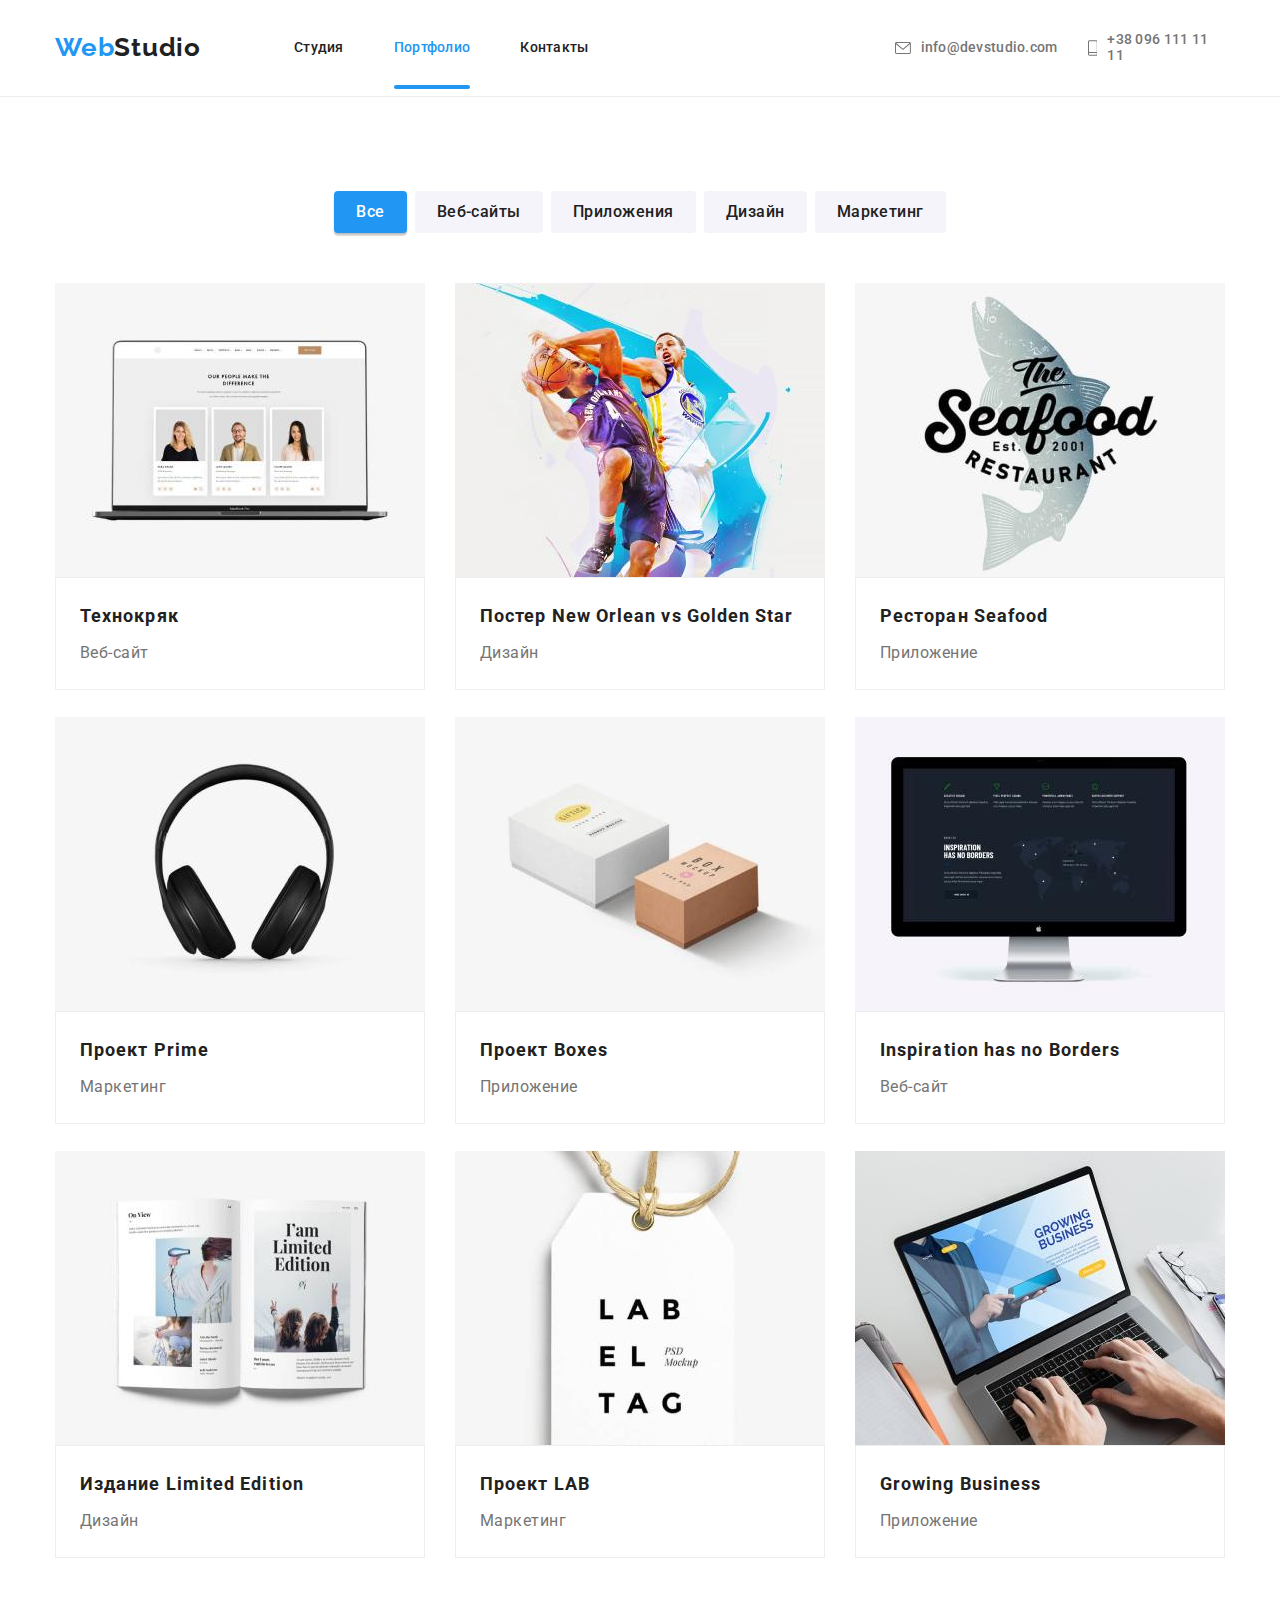
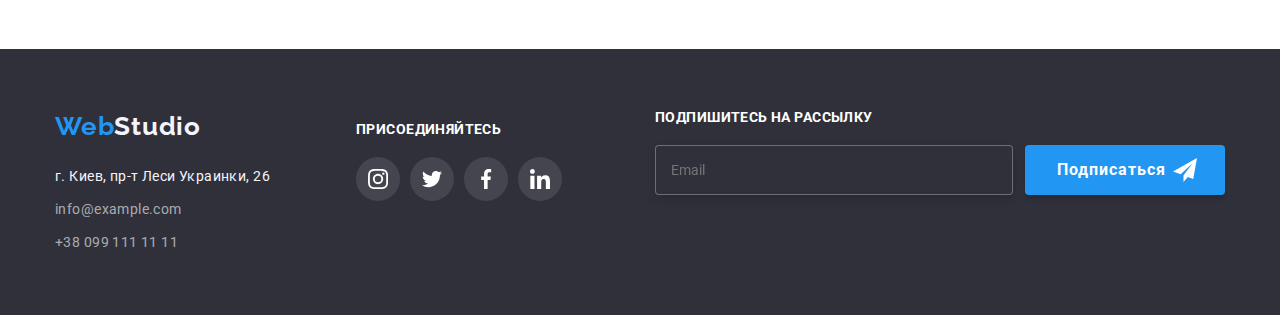
==== portfolio.html @ 12f6b498 "added hw6 files" ====
<!DOCTYPE html>
<html lang="ru">
    <head>
        <meta charset="UTF-8" />
        <meta http-equiv="X-UA-Compatible" content="IE=edge" />
        <meta name="viewport" content="width=device-width, initial-scale=1.0" />
        <title>Портфолио</title>
        <link
            rel="stylesheet"
            href="https://cdnjs.cloudflare.com/ajax/libs/modern-normalize/1.1.0/modern-normalize.min.css"
        />
        <link rel="preconnect" href="https://fonts.googleapis.com" />
        <link rel="preconnect" href="https://fonts.gstatic.com" crossorigin />
        <link
            href="https://fonts.googleapis.com/css2?family=Raleway:wght@700&family=Roboto:wght@300;400;500;700&display=swap"
            rel="stylesheet"
        />
        <link rel="stylesheet" href="./css/reset.css" />
        <link rel="stylesheet" href="./css/styles.css" />
    </head>
    <body>
        <header class="header">
            <div class="header-container">
                <div class="nav-container">
                    <nav class="nav">
                        <p>
                            <a class="logo" href="./index.html"
                                ><span class="logo-span">Web</span>Studio</a
                            >
                        </p>
                        <ul class="nav-list">
                            <li class="nav-list-item">
                                <a class="nav-link" href="./index.html"
                                    >Студия</a
                                >
                            </li>
                            <li class="nav-list-item">
                                <a
                                    class="nav-link current"
                                    href="./portfolio.html"
                                    >Портфолио</a
                                >
                            </li>
                            <li class="nav-list-item">
                                <a class="nav-link" href="">Контакты</a>
                            </li>
                        </ul>
                    </nav>
                </div>
                <ul class="nav-contacts">
                    <li class="nav-contacts-item">
                        <a class="contacts-link" href="mailto:">
                            <svg class="contacts-icon mail">
                                <use href="img/symbols.svg#icon-mail"></use>
                            </svg>
                            info@devstudio.com</a
                        >
                    </li>
                    <li class="nav-contacts-item">
                        <a class="contacts-link" href="tel:">
                            <svg class="contacts-icon phone">
                                <use href="img/symbols.svg#icon-phone"></use>
                            </svg>
                            +38 096 111 11 11</a
                        >
                    </li>
                </ul>
            </div>
        </header>
        <main>
            <div class="main-section-portfolio">
                <section class="portfolio-nav">
                    <h1 class="hidden-title">портфолио</h1>
                    <ul class="portfolio-nav-list">
                        <li class="portfolio-nav-item">
                            <button
                                class="portfolio-nav-button button-active"
                                type="button"
                            >
                                Все
                            </button>
                        </li>
                        <li class="portfolio-nav-item">
                            <button class="portfolio-nav-button" type="button">
                                Веб-сайты
                            </button>
                        </li>
                        <li class="portfolio-nav-item">
                            <button class="portfolio-nav-button" type="button">
                                Приложения
                            </button>
                        </li>
                        <li class="portfolio-nav-item">
                            <button class="portfolio-nav-button" type="button">
                                Дизайн
                            </button>
                        </li>
                        <li class="portfolio-nav-item">
                            <button class="portfolio-nav-button" type="button">
                                Маркетинг
                            </button>
                        </li>
                    </ul>
                </section>
                <section class="porfolio-photos">
                    <h2 class="hidden-title">
                        Список Фотографий разных проектов
                    </h2>
                    <ul class="portfolio-photos-list">
                        <li class="portfolio-block">
                            <a class="portfolio-block-link" href="#">
                                <div class="portfolio-overlay-container">
                                    <img
                                        class="portfolio-photos-item"
                                        src="./img/img1.jpg"
                                        alt="laptop"
                                        width="370"
                                    />
                                    <div class="portfolio-overlay">
                                        <p class="overlay-text">
                                            Технокряк это современная площадка
                                            распространения коронавируса.
                                            Компании используют эту платформу
                                            для цифрового шпионажа и атак на
                                            защищённые сервера конкурентов.
                                        </p>
                                    </div>
                                </div>

                                <div class="block-text-container">
                                    <h3 class="portfolio-block-title">
                                        Технокряк
                                    </h3>
                                    <p class="portfolio-block-text">Веб-сайт</p>
                                </div>
                            </a>
                        </li>
                        <li class="portfolio-block">
                            <a class="portfolio-block-link" href="#">
                                <div class="portfolio-overlay-container">
                                    <img
                                        class="portfolio-photos-item"
                                        src="./img/img(1).jpg"
                                        alt="laptop"
                                        width="370"
                                    />
                                    <div class="portfolio-overlay">
                                        <p class="overlay-text">
                                            Технокряк это современная площадка
                                            распространения коронавируса.
                                            Компании используют эту платформу
                                            для цифрового шпионажа и атак на
                                            защищённые сервера конкурентов.
                                        </p>
                                    </div>
                                </div>

                                <div class="block-text-container">
                                    <h3 class="portfolio-block-title">
                                        Постер New Orlean vs Golden Star
                                    </h3>
                                    <p class="portfolio-block-text">Дизайн</p>
                                </div>
                            </a>
                        </li>
                        <li class="portfolio-block">
                            <a class="portfolio-block-link" href="#">
                                <div class="portfolio-overlay-container">
                                    <img
                                        class="portfolio-photos-item"
                                        src="./img/img(2).jpg"
                                        alt="laptop"
                                        width="370"
                                    />
                                    <div class="portfolio-overlay">
                                        <p class="overlay-text">
                                            Технокряк это современная площадка
                                            распространения коронавируса.
                                            Компании используют эту платформу
                                            для цифрового шпионажа и атак на
                                            защищённые сервера конкурентов.
                                        </p>
                                    </div>
                                </div>

                                <div class="block-text-container">
                                    <h3 class="portfolio-block-title">
                                        Ресторан Seafood
                                    </h3>
                                    <p class="portfolio-block-text">
                                        Приложение
                                    </p>
                                </div>
                            </a>
                        </li>
                        <li class="portfolio-block">
                            <a class="portfolio-block-link" href="#">
                                <div class="portfolio-overlay-container">
                                    <img
                                        class="portfolio-photos-item"
                                        src="./img/img(3).jpg"
                                        alt="laptop"
                                        width="370"
                                    />
                                    <div class="portfolio-overlay">
                                        <p class="overlay-text">
                                            Технокряк это современная площадка
                                            распространения коронавируса.
                                            Компании используют эту платформу
                                            для цифрового шпионажа и атак на
                                            защищённые сервера конкурентов.
                                        </p>
                                    </div>
                                </div>

                                <div class="block-text-container">
                                    <h3 class="portfolio-block-title">
                                        Проект Prime
                                    </h3>
                                    <p class="portfolio-block-text">
                                        Маркетинг
                                    </p>
                                </div>
                            </a>
                        </li>
                        <li class="portfolio-block">
                            <a class="portfolio-block-link" href="#">
                                <div class="portfolio-overlay-container">
                                    <img
                                        class="portfolio-photos-item"
                                        src="./img/img(4).jpg"
                                        alt="laptop"
                                        width="370"
                                    />
                                    <div class="portfolio-overlay">
                                        <p class="overlay-text">
                                            Технокряк это современная площадка
                                            распространения коронавируса.
                                            Компании используют эту платформу
                                            для цифрового шпионажа и атак на
                                            защищённые сервера конкурентов.
                                        </p>
                                    </div>
                                </div>

                                <div class="block-text-container">
                                    <h3 class="portfolio-block-title">
                                        Проект Boxes
                                    </h3>
                                    <p class="portfolio-block-text">
                                        Приложение
                                    </p>
                                </div>
                            </a>
                        </li>
                        <li class="portfolio-block">
                            <a class="portfolio-block-link" href="#">
                                <div class="portfolio-overlay-container">
                                    <img
                                        class="portfolio-photos-item"
                                        src="./img/img(5).jpg"
                                        alt="laptop"
                                        width="370"
                                    />
                                    <div class="portfolio-overlay">
                                        <p class="overlay-text">
                                            Технокряк это современная площадка
                                            распространения коронавируса.
                                            Компании используют эту платформу
                                            для цифрового шпионажа и атак на
                                            защищённые сервера конкурентов.
                                        </p>
                                    </div>
                                </div>

                                <div class="block-text-container">
                                    <h3 class="portfolio-block-title">
                                        Inspiration has no Borders
                                    </h3>
                                    <p class="portfolio-block-text">Веб-сайт</p>
                                </div>
                            </a>
                        </li>
                        <li class="portfolio-block">
                            <a class="portfolio-block-link" href="#">
                                <div class="portfolio-overlay-container">
                                    <img
                                        class="portfolio-photos-item"
                                        src="./img/img(6).jpg"
                                        alt="laptop"
                                        width="370"
                                    />
                                    <div class="portfolio-overlay">
                                        <p class="overlay-text">
                                            Технокряк это современная площадка
                                            распространения коронавируса.
                                            Компании используют эту платформу
                                            для цифрового шпионажа и атак на
                                            защищённые сервера конкурентов.
                                        </p>
                                    </div>
                                </div>

                                <div class="block-text-container">
                                    <h3 class="portfolio-block-title">
                                        Издание Limited Edition
                                    </h3>
                                    <p class="portfolio-block-text">Дизайн</p>
                                </div>
                            </a>
                        </li>
                        <li class="portfolio-block">
                            <a class="portfolio-block-link" href="#">
                                <div class="portfolio-overlay-container">
                                    <img
                                        class="portfolio-photos-item"
                                        src="./img/img(7).jpg"
                                        alt="laptop"
                                        width="370"
                                    />
                                    <div class="portfolio-overlay">
                                        <p class="overlay-text">
                                            Технокряк это современная площадка
                                            распространения коронавируса.
                                            Компании используют эту платформу
                                            для цифрового шпионажа и атак на
                                            защищённые сервера конкурентов.
                                        </p>
                                    </div>
                                </div>

                                <div class="block-text-container">
                                    <h3 class="portfolio-block-title">
                                        Проект LAB
                                    </h3>
                                    <p class="portfolio-block-text">
                                        Маркетинг
                                    </p>
                                </div>
                            </a>
                        </li>
                        <li class="portfolio-block">
                            <a class="portfolio-block-link" href="#">
                                <div class="portfolio-overlay-container">
                                    <img
                                        class="portfolio-photos-item"
                                        src="./img/img(8).jpg"
                                        alt="laptop"
                                        width="370"
                                    />
                                    <div class="portfolio-overlay">
                                        <p class="overlay-text">
                                            Технокряк это современная площадка
                                            распространения коронавируса.
                                            Компании используют эту платформу
                                            для цифрового шпионажа и атак на
                                            защищённые сервера конкурентов.
                                        </p>
                                    </div>
                                </div>

                                <div class="block-text-container">
                                    <h3 class="portfolio-block-title">
                                        Growing Business
                                    </h3>
                                    <p class="portfolio-block-text">
                                        Приложение
                                    </p>
                                </div>
                            </a>
                        </li>
                    </ul>
                </section>
            </div>
        </main>
        <footer class="footer">
            <div class="footer-container">
                <div class="footer-nav">
                    <p>
                        <a class="logo2" href="./index.html"
                            ><span class="logo-span">Web</span>Studio</a
                        >
                    </p>
                    <address class="address">
                        <a
                            href="https://www.google.com/maps/place/%D0%B1%D1%83%D0%BB.+%D0%9B%D0%B5%D1%81%D0%B8+%D0%A3%D0%BA%D1%80%D0%B0%D0%B8%D0%BD%D0%BA%D0%B8,+26,+%D0%9A%D0%B8%D0%B5%D0%B2,+02000/data=!4m2!3m1!1s0x40d4cf0e033ecbe9:0x57a4dffefec77da0?sa=X&ved=2ahUKEwil97-Wgf3zAhXro4sKHR42CIIQ8gF6BAgMEAE"
                        >
                            г. Киев, пр-т Леси Украинки, 26</a
                        >
                    </address>
                    <ul class="footer-contacts">
                        <li class="footer-contacts-link">
                            <a href="mailto:">info@example.com</a>
                        </li>
                        <li class="footer-contacts-link">
                            <a href="tel:">+38 099 111 11 11</a>
                        </li>
                    </ul>
                </div>
                <div class="footer-socials">
                    <h3 class="footer-socials-title">присоединяйтесь</h3>
                    <ul class="team-socials-link-list footer-social-list">
                        <li class="team-social-link-block">
                            <a
                                class="team-social-link footer-social-link"
                                href="#"
                            >
                                <svg class="team-social-icon">
                                    <use
                                        href="img/symbols.svg#icon-instagram"
                                    ></use>
                                </svg>
                            </a>
                        </li>
                        <li class="team-social-link-block">
                            <a
                                class="team-social-link footer-social-link"
                                href="#"
                            >
                                <svg class="team-social-icon">
                                    <use
                                        href="img/symbols.svg#icon-twitter"
                                    ></use>
                                </svg>
                            </a>
                        </li>
                        <li class="team-social-link-block">
                            <a
                                class="team-social-link footer-social-link"
                                href="#"
                            >
                                <svg class="team-social-icon">
                                    <use
                                        href="img/symbols.svg#icon-facebook"
                                    ></use>
                                </svg>
                            </a>
                        </li>
                        <li class="team-social-link-block">
                            <a
                                class="team-social-link footer-social-link"
                                href="#"
                            >
                                <svg class="team-social-icon">
                                    <use
                                        href="img/symbols.svg#icon-linkedin"
                                    ></use>
                                </svg>
                            </a>
                        </li>
                    </ul>
                </div>
                <div class="footer-form-container">
                    <form class="footer-form" autocomplete="off">
                        <label class="footer-form-field">
                            <span class="footer-form-label"
                                >Подпишитесь на рассылку</span
                            >
                            <input
                                type="mail"
                                class="footer-form-input"
                                name="mail"
                                placeholder="Email"
                            />
                        </label>
                        <button class="button footer-button">
                            <svg
                                class="footer-form-icon"
                                width="24"
                                height="24"
                            >
                                <use href="img/symbols.svg#sent-icon"></use>
                            </svg>
                            Подписаться
                        </button>
                    </form>
                </div>
            </div>
        </footer>
        <script src="./js/modal.js"></script>
    </body>
</html>
---- css/styles.css ----
:root {
    --main-text-color: #212121;
    --minor-text-color: #2196f3;
    --second-text-color: #757575;
    --nav-bg_text-color: #ffffff;
    --section-bg-middle-color: #f5f4fa;
    --section-bg-dark-color: #2f303a;
    --minor-bg-color: #f5f4fa;
    --icon-color: #afb1b8;
    --animation: 250ms cubic-bezier(0.4, 0, 0.2, 1);
}
body {
    font-family: 'Roboto', sans-serif;
    font-size: 14px;
    font-style: normal;
    color: var(--main-color);
}
.hidden-title {
    width: 1px;
    height: 1px;
    overflow: hidden;
    opacity: 0;
    margin-top: -1px;
}
/*
    HEADER 
 */
.header {
    background-color: var(--nav-bg_text-color);
    border-bottom: 1px solid #ececec;
}
.header-container {
    margin: auto;
    padding: auto;
    width: 1200px;
    padding: 0 15px 0 15px;
    display: flex;
    align-items: center;
}
.nav {
    background-color: var(--nav-bg_text-color);
}
.logo {
    font-weight: bold;
    font-size: 26px;
    line-height: 1.38;
    color: var(--main-text-color);
    font-family: Raleway;
    letter-spacing: 0.03em;
    cursor: pointer;
}
.logo2 {
    font-weight: bold;
    font-size: 26px;
    line-height: 1.38;
    color: var(--section-bg-middle-color);
    font-family: Raleway;
    letter-spacing: 0.03em;
    cursor: pointer;
}
.logo-span {
    color: var(--minor-text-color);
}
.nav {
    display: flex;
    align-items: center;
}
.nav-list {
    display: flex;
    align-items: center;
    margin-left: 93px;
}
.nav-list .nav-list-item {
    position: relative;
    font-weight: 500;
    font-size: 14px;
    line-height: 1.14;
    letter-spacing: 0.02em;
    color: var(--main-text-color);
    margin-left: 50px;
    padding: 0;
}
.nav-list .nav-list-item:first-child {
    margin-left: 0;
}
.nav-link {
    display: inline-block;
    padding: 32.5px 0 32.5px 0;

    transition: color var(--animation);
}
.nav-link:hover,
.nav-link:focus,
.nav-link:active {
    color: var(--minor-text-color);
}
.nav-link.current::after {
    position: absolute;
    bottom: 0;
    left: 0;
    content: '';
    width: 100%;
    height: 4px;
    margin-bottom: -1px;
    border-radius: 2px;
    background-color: var(--minor-text-color);
}
.nav-contacts {
    display: flex;
    justify-content: end;
    margin-left: 306px;
}
.nav-contacts .nav-contacts-item {
    font-weight: 500;
    font-size: 14px;
    line-height: 1.14;
    letter-spacing: 0.02em;
    color: var(--second-text-color);
    padding: 0;
    margin-left: 30px;
    display: flex;
    align-items: center;
}
.nav-contacts .nav-contacts-item:first-child {
    margin-left: 0;
}
.contacts-link {
    padding: 0;
    display: flex;
    align-items: center;
    padding: 32px 0 32px 0;

    transition: color var(--animation);
}
.contacts-link:hover,
.contacts-link:focus {
    color: var(--minor-text-color);
}
.contacts-icon {
    width: 16px;
    height: 12px;
    margin-right: 10px;
    fill: currentColor;
}
.mail {
    width: 16px;
    height: 12px;
}
.phone {
    width: 10px;
    height: 16px;
}

.current {
    color: var(--minor-text-color);
}

/*
    MAIN
 */

/*
    Hero
*/
.hero-section {
    max-width: 1600px;
    background-color: var(--section-bg-dark-color);
    background-image: linear-gradient(
            to right,
            rgba(47, 48, 58, 0.4),
            rgba(47, 48, 58, 0.4)
        ),
        url(../img/bg.jpg);
    background-repeat: no-repeat;
    background-size: cover;
    background-position: center center;
}
.hero-container {
    margin: auto;
    padding: auto;
    width: 1200px;
    padding: 200px;
    text-align: center;
}
.hero-title {
    font-weight: 900;
    font-size: 44px;
    line-height: 1.37;
    letter-spacing: 0.06em;
    text-transform: uppercase;
    color: var(--nav-bg_text-color);
    max-width: 650px;
    text-align: center;
    margin: 0 auto;
    margin-bottom: 30px;
}
.button {
    background-color: var(--minor-text-color);
    color: var(--nav-bg_text-color);
    font-weight: bold;
    font-size: 16px;
    line-height: 1.9;
    letter-spacing: 0.06em;
    padding: 10px 32px;
    box-shadow: 0px 4px 4px rgba(0, 0, 0, 0.15);
    border-radius: 4px;
    cursor: pointer;
    display: inline-block;

    transition: background-color var(--animation);
}
.button:hover,
.button:focus {
    background-color: #188ce8;
}
/*
    MODAL WINDOW
*/
.backdrop {
    position: fixed;
    top: 0;
    left: 0;
    z-index: 999;

    width: 100%;
    height: 100%;

    background-color: rgba(0, 0, 0, 0.2);
}
.backdrop.is-hidden {
    opacity: 0;
    pointer-events: none;
}
.modal {
    position: absolute;
    position: relative;
    top: 50%;
    left: 50%;
    transform: translate(-50%, -50%);

    width: 528px;
    height: 581px;
    box-shadow: 0px 1px 3px rgba(0, 0, 0, 0.12), 0px 1px 1px rgba(0, 0, 0, 0.14),
        0px 2px 1px rgba(0, 0, 0, 0.2);
    border-radius: 4px;

    background-color: var(--nav-bg_text-color);
}
.modal-content {
    padding: 40px;
    display: flex;
    flex-direction: column;
}
.form {
    display: flex;
    flex-direction: column;
}
.form-field {
    display: inline-flex;
    position: relative;

    margin-top: 28px;
}
.form-input {
    border: 1px solid rgba(33, 33, 33, 0.2);
    box-sizing: border-box;
    border-radius: 4px;
    width: 100%;
    height: 40px;

    padding-left: 42px;

    transition: border-color var(--animation);
}
.form-label {
    position: absolute;
    left: 15px;
    top: 50%;
    transform: translateY(-50%);

    font-size: 12px;
    line-height: 1.16;
    color: var(--second-text-color);
    letter-spacing: 0.01em;
    cursor: text;

    padding: 0 27px 0 27px;

    transition: transform var(--animation);
}
.form-input:focus {
    border-color: var(--minor-text-color);
}
.form-input:focus + .form-label,
.form-input:not(:placeholder-shown) + .form-label {
    transform: translate(-42px, -35px);
    cursor: default;
}
.form-input:focus ~ .form-icon {
    fill: var(--minor-text-color);
}
.form-icon {
    position: absolute;
    left: 15px;
    top: 50%;
    transform: translateY(-50%);

    fill: currentColor;

    transition: fill var(--animation);
}
.comment-text {
    display: flex;
    flex-direction: column;

    width: 100%;
    height: 120px;
    resize: none;
    padding: 12px 16px 12px 16px;

    border: 1px solid rgba(33, 33, 33, 0.2);
    box-sizing: border-box;
    border-radius: 4px;
    outline: none;
}
.comment-label {
    display: inline-flex;
    float: left;

    font-size: 12px;
    line-height: 1.16;
    color: var(--second-text-color);
    letter-spacing: 0.01em;

    margin-top: 10px;
    margin-bottom: 4px;
}
.comment-text:focus {
    border: 1px solid var(--minor-text-color);
}
.close-button-conatainer {
    display: flex;
    justify-content: end;
}
.checkbox-field {
    display: flex;
    align-items: center;
    margin-top: 20px;
    margin-left: 12px;
}
.checkbox {
    -webkit-appearance: none;
}
.checkbox-text {
    font-size: 14px;
    line-height: 1.71;
    letter-spacing: 0.03em;
    color: var(--second-text-color);
    margin-left: 8px;
    margin-bottom: -1px;
}
.checkbox-icon {
    width: 15px;
    height: 15px;
}
.checkbox:checked + .checkbox-icon {
    fill: var(--minor-text-color);
    background-image: url('../img/icon-check.svg');
    background-size: contain;
    background-origin: border-box;
    background-repeat: no-repeat;
    border: var(--minor-text-color);
}
.contract {
    color: var(--minor-text-color);
    text-decoration: underline;
    cursor: pointer;
}
.form-button {
    width: 200px;
    align-items: center;
    margin: auto;
    margin-top: 30px;
}
.modal-button {
    position: absolute;
    display: inline-flex;
    justify-content: center;
    align-items: center;

    width: 30px;
    height: 30px;
    border-radius: 50%;
    top: 8px;
    right: 8px;

    cursor: pointer;
    background: #ffffff;
    border: 1px solid rgba(0, 0, 0, 0.1);
    transition: fill var(--animation);
}
.modal-button:focus,
.modal-button:hover {
    fill: var(--minor-text-color);
}
.modal-button-close {
    height: 11px;
    width: 11px;
}
.modal-title {
    font-weight: bold;
    font-size: 20px;
    line-height: 23px;
    text-align: center;
    letter-spacing: 0.03em;
}
/*
    Advantages
*/
.advantages-section {
    background-color: var(--nav-bg_text-color);
}
.content-container {
    margin: auto;
    padding: auto;
    width: 1200px;
    padding: 94px 15px 94px 15px;
}
.without-pb {
    padding-bottom: 0;
}
.advantages-list {
    display: flex;
}
.advantages-list-block:not(:first-child) {
    margin-left: 30px;
}
.advantages-list-block-icon {
    width: 270px;
    height: 120px;
    background-color: var(--minor-bg-color);
    display: flex;
    align-items: center;
    justify-content: center;
    margin-bottom: 30px;
}
.advantages-icon.antenna {
    width: 65px;
    height: 70px;
}
.advantages-icon.clock {
    width: 67px;
    height: 70px;
}
.advantages-icon.diagram {
    width: 90px;
    height: 70px;
}
.advantages-icon.astronaut {
    width: 70px;
    height: 70px;
}
.advantages-list .advantages-list-title {
    font-weight: bold;
    font-size: 14px;
    line-height: 1.14;
    letter-spacing: 0.03em;
    text-transform: uppercase;
    color: var(--main-text-color);
}
.advantages-list .advantages-list-text {
    font-size: 14px;
    line-height: 1.71;
    letter-spacing: 0.03em;
    color: var(--second-text-color);
    margin-top: 10px;
    width: 270px;
}
/*
    About us
*/
.about-us-section {
    background-color: var(--nav-bg_text-color);
}
.about-us-title {
    font-weight: bold;
    font-size: 36px;
    line-height: 1.16;
    letter-spacing: 0.03em;
    color: var(--main-text-color);
    text-align: center;
    margin-bottom: 50px;
}
.about-us-list {
    display: flex;
}
.about-us-item {
    position: relative;
    z-index: 1;
}
.about-us-subtext-container {
    display: flex;
    justify-content: center;
    align-items: center;
    position: absolute;
    width: 100%;
    height: 70px;
    bottom: 0;
    background-color: rgba(47, 48, 58, 0.8);
}
.about-us-subtext-container > p {
    font-weight: bold;
    font-size: 14px;
    line-height: 1.14;
    text-align: center;
    letter-spacing: 0.03em;
    text-transform: uppercase;
    color: var(--nav-bg_text-color);
}
.about-us-item:not(:first-child) {
    margin-left: 30px;
}
/*
    Our team
*/
.our-team-section {
    background-color: var(--section-bg-middle-color);
}

.our-team-title {
    font-weight: bold;
    font-size: 36px;
    line-height: 1.16;
    letter-spacing: 0.03em;
    color: var(--main-text-color);
    text-align: center;
    margin-bottom: 50px;
}
.team-block {
    width: 270px;
    height: 428px;
    box-shadow: 0px 1px 3px rgba(0, 0, 0, 0.12), 0px 1px 1px rgba(0, 0, 0, 0.14),
        0px 2px 1px rgba(0, 0, 0, 0.2);
    border-radius: 0px 0px 4px 4px;
    background-color: var(--nav-bg_text-color);
    margin-left: 30px;
}
.team-block:first-child {
    margin-left: 0;
}
.team-list {
    display: flex;
}
.our-team-section .team-title {
    font-weight: 500;
    font-size: 16px;
    line-height: 1.18;
    letter-spacing: 0.03em;
    color: var(--main-text-color);
    text-align: center;
    margin-top: 30px;
}

.our-team-section .team-text {
    font-size: 16px;
    line-height: 1.19;
    letter-spacing: 0.03em;
    color: var(--second-text-color);
    text-align: center;
    margin-top: 10px;
}
.team-socials-link-list {
    display: flex;
    padding: 16px 32px 30px 32px;
    align-items: center;
    justify-content: center;
}
.team-social-link-block {
    margin-left: 10px;
}
.team-social-link-block:first-child {
    margin-left: 0px;
}
.team-social-link {
    display: inline-block;
    height: 44px;
    width: 44px;
    background-color: var(--nav-bg_text-color);
    color: var(--icon-color);
    border-radius: 50%;
    display: flex;
    align-items: center;
    justify-content: center;

    transition: background-color var(--animation), color var(--animation);
}
.team-social-link:hover,
.team-social-link:focus {
    background-color: var(--minor-text-color);
    color: var(--nav-bg_text-color);
}
.team-social-icon {
    height: 20px;
    width: 20px;
    fill: currentColor;
}
/*
     CLIENTS SECTION
*/
.clients-title {
    font-weight: bold;
    font-size: 36px;
    line-height: 1.16;
    letter-spacing: 0.03em;
    color: var(--main-text-color);
    text-align: center;
    margin-bottom: 50px;
}
.clients-list {
    display: flex;
}
.clients-item {
    width: 170px;
    height: 92px;
    margin-left: 30px;
}
.clients-item:first-child {
    margin-left: 0;
}
.clients-item-link {
    width: 170px;
    height: 92px;
    display: flex;
    justify-content: center;
    align-items: center;
    border: 1px solid #afb1b8;
    box-sizing: border-box;
    border-radius: 4px;
    color: var(--icon-color);

    transition: color var(--animation), border var(--animation);
}
.clients-item-link:hover,
.clients-item-link:hover {
    color: var(--minor-text-color);
    border: 1px solid var(--minor-text-color);
}
.clients-item-icon {
    width: 106px;
    height: 60px;
    fill: currentColor;
}
/* 
    FOOTER
*/

.footer {
    background-color: var(--section-bg-dark-color);
    display: flex;
}
.footer-container {
    margin: auto;
    padding: auto;
    width: 1200px;
    padding: 60px 15px 60px 15px;
    display: flex;
}
.footer-nav {
    width: 231px;
}
.address {
    display: inline-block;
    font-size: 14px;
    line-height: 1.7;
    letter-spacing: 0.03em;
    font-style: normal;
    padding: 0;
    margin: 0;
    margin-top: 20px;
    color: var(--section-bg-middle-color);

    transition: color var(--animation);
}
.footer-contacts {
    display: flex;
    flex-direction: column;
    width: 231px;
}
.footer-contacts .footer-contacts-link {
    font-size: 14px;
    line-height: 1.7;
    letter-spacing: 0.03em;
    color: rgba(255, 255, 255, 0.6);
    margin-top: 9px;

    transition: color var(--animation);
}
.footer-contacts .footer-contacts-link:hover,
.footer-contacts .footer-contacts-link:focus {
    color: var(--minor-text-color);
}
.address:hover,
.address:focus {
    color: var(--minor-text-color);
}
.footer-socials {
    margin-left: 70px;
    margin-top: 12px;
}
.footer-socials-title {
    font-weight: bold;
    font-size: 14px;
    line-height: 16px;
    letter-spacing: 0.03em;
    text-transform: uppercase;
    color: var(--nav-bg_text-color);
}
.footer-social-list {
    padding: 0;
    margin-top: 20px;
}
.footer-social-link {
    background-color: rgba(255, 255, 255, 0.1);
    color: var(--nav-bg_text-color);
}
.footer-form-container {
    margin-left: 93px;
}
.footer-form {
    display: flex;
}
.footer-form-field {
    width: 358px;
}
.footer-form-input {
    width: 358px;
    height: 50px;

    background-color: var(--section-bg-dark-color);
    border: 1px solid rgba(255, 255, 255, 0.3);
    box-sizing: border-box;
    filter: drop-shadow(0px 4px 4px rgba(0, 0, 0, 0.15));
    border-radius: 4px;

    padding: 15px;
    color: var(--nav-bg_text-color);
}
.footer-form-label {
    display: inline-flex;
    font-weight: bold;
    font-size: 14px;
    line-height: 16px;
    letter-spacing: 0.03em;
    text-transform: uppercase;
    color: var(--nav-bg_text-color);

    margin-bottom: 20px;
}
.footer-form-icon {
    position: absolute;
    top: 50%;
    right: 28px;
    transform: translateY(-50%);
}
.footer-button {
    display: flex;
    position: relative;
    width: 200px;
    height: 50px;
    align-self: flex-end;

    margin-left: 12px;

    font-weight: bold;
    font-size: 16px;
    line-height: 30px;
    /* identical to box height, or 187% */

    display: flex;
    align-items: center;
    text-align: center;
    letter-spacing: 0.06em;
}
/*

    PORTFOLIO PAGE

*/
.main-section-portfolio {
    margin: auto;
    padding: auto;
    width: 1200px;
    padding: 94px 15px 94px 15px;
}
.portfolio-nav-list {
    display: flex;
    justify-content: center;
    margin-bottom: 50px;
}
.portfolio-nav-item:not(:first-child) {
    margin-left: 8px;
}
.portfolio-nav-button {
    font-weight: 500;
    font-size: 16px;
    line-height: 1.4;
    text-align: center;
    letter-spacing: 0.03em;
    padding: 10px 22px;
    border-radius: 4px;
    background-color: var(--section-bg-middle-color);
    color: var(--main-text-color);
    margin: 0;
    cursor: pointer;
    transition: background-color var(--animation), color var(--animation),
        box-shadow var(--animation);
}
.portfolio-nav-button:hover,
.portfolio-nav-button:focus {
    background-color: var(--minor-text-color);
    color: var(--nav-bg_text-color);
    box-shadow: 0px 3px 1px rgba(0, 0, 0, 0.1), 0px 1px 2px rgba(0, 0, 0, 0.08),
        0px 2px 2px rgba(0, 0, 0, 0.12);
}
.button-active {
    background-color: var(--minor-text-color);
    color: var(--nav-bg_text-color);
    box-shadow: 0px 3px 1px rgba(0, 0, 0, 0.1), 0px 1px 2px rgba(0, 0, 0, 0.08),
        0px 2px 2px rgba(0, 0, 0, 0.12);
}
.portfolio-photos-list {
    display: flex;
    flex-wrap: wrap;
}
.portfolio-block {
    width: 370px;
    height: 404px;
    background: var(--nav-bg_text-color);
    margin: 0;
    margin-left: 30px;
    margin-top: 30px;
}
.portfolio-block:nth-child(3n - 2) {
    margin-left: 0px;
}
.portfolio-block:nth-child(-n + 3) {
    margin-top: 0px;
}
.portfolio-block-link {
    display: inline-block;
    width: 370px;
    height: 404px;
    transition: box-shadow var(--animation);
}
.portfolio-block-link:hover,
.portfolio-block-link:focus {
    border: 1px solid #eeeeee;
    box-shadow: 0px 1px 1px rgba(0, 0, 0, 0.12), 0px 4px 4px rgba(0, 0, 0, 0.06),
        1px 4px 6px rgba(0, 0, 0, 0.16);
}
.block-text-container {
    padding: 20px 24px 20px 24px;
    border: 1px solid #eeeeee;
}
.portfolio-block-link:hover .block-text-container {
    border: none;
}
.portfolio-block-title {
    font-weight: bold;
    font-size: 18px;
    line-height: 2;
    letter-spacing: 0.06em;
    color: var(--main-text-color);
}
.portfolio-block-text {
    font-size: 16px;
    line-height: 1.9;
    letter-spacing: 0.03em;
    color: var(--second-text-color);
    margin-top: 4px;
}
.main-section-portfolio {
    background-color: var(--nav-bg_text-color);
}
.portfolio-overlay-container {
    position: relative;
    overflow: hidden;
}
.portfolio-overlay {
    position: absolute;
    height: 100%;
    width: 100%;
    top: 0;
    transform: translateY(100%);

    background-color: rgba(33, 150, 243, 0.9);

    transition: transform var(--animation);
}
.portfolio-block-link:hover .portfolio-overlay {
    transform: translateY(0);
}
.overlay-text {
    font-size: 18px;
    line-height: 1.55;
    letter-spacing: 0.03em;
    color: var(--nav-bg_text-color);
    padding: 63px 24px 63px 24px;
}
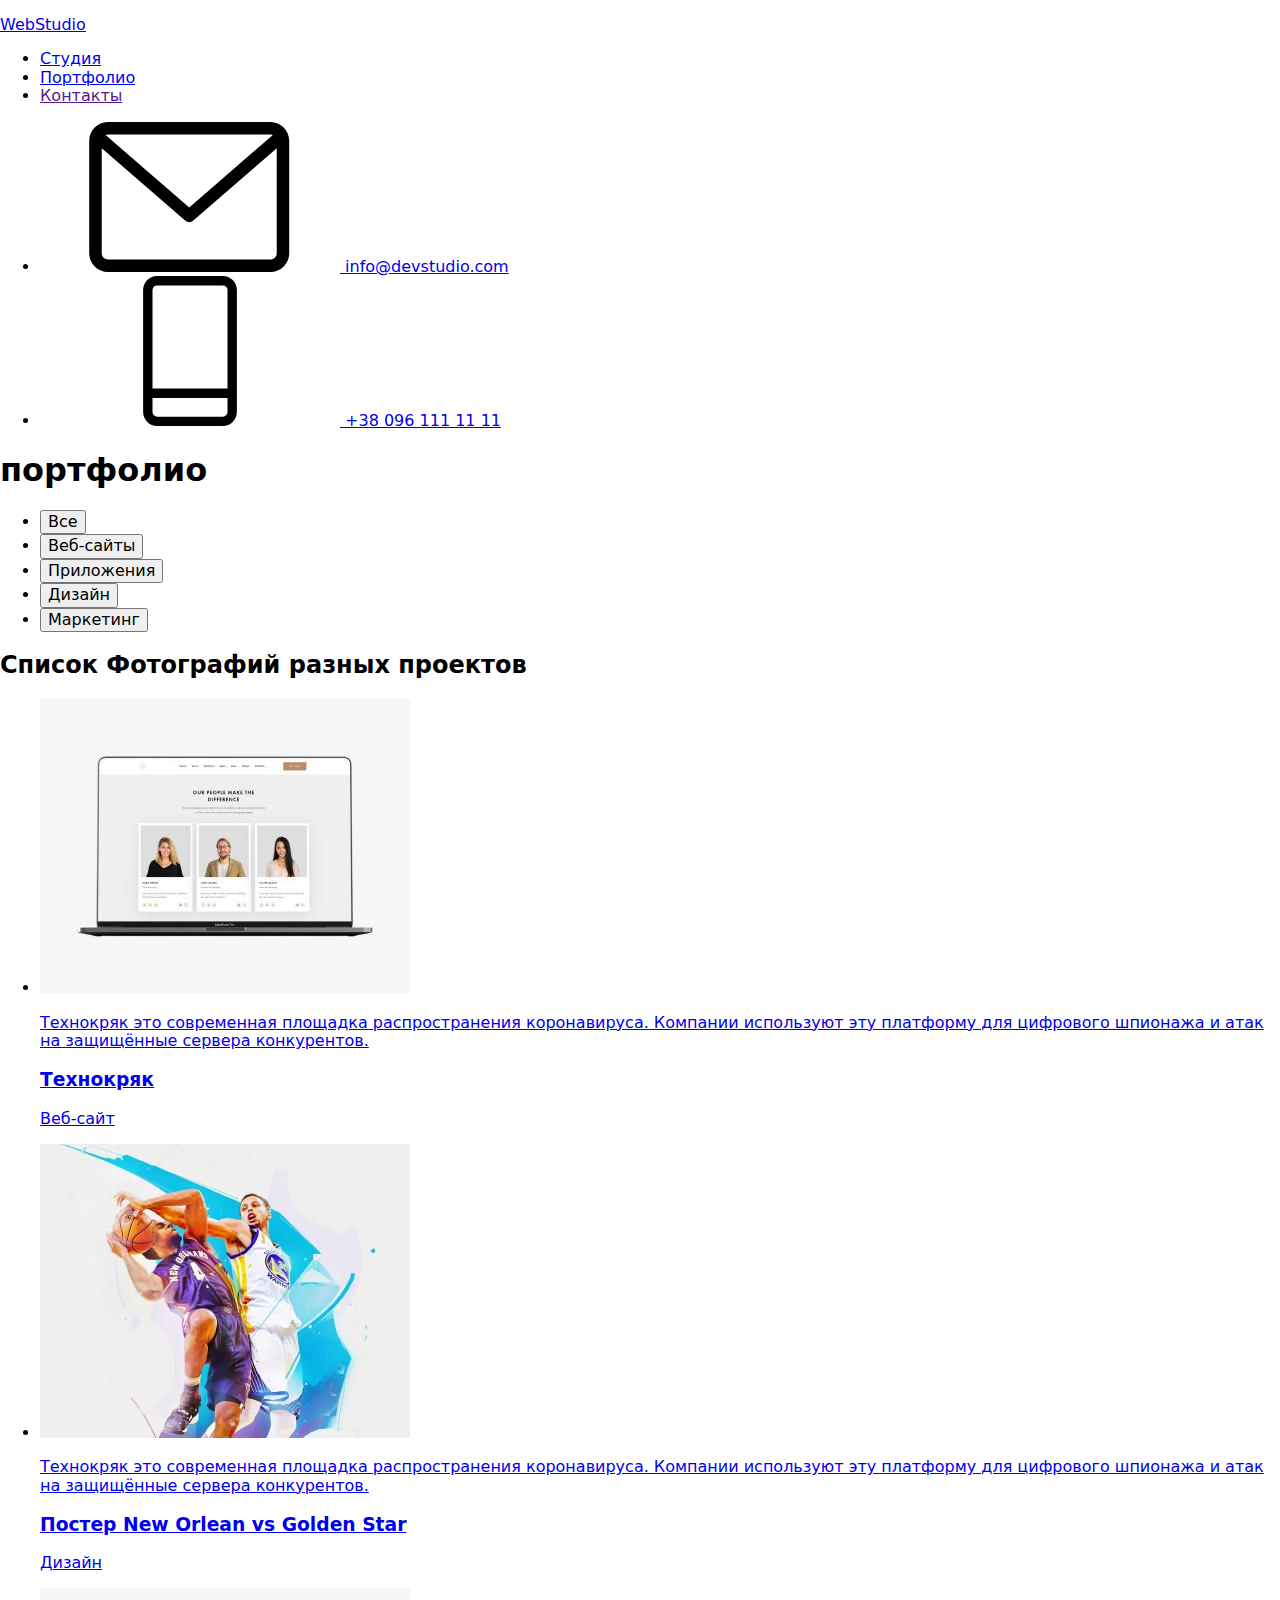
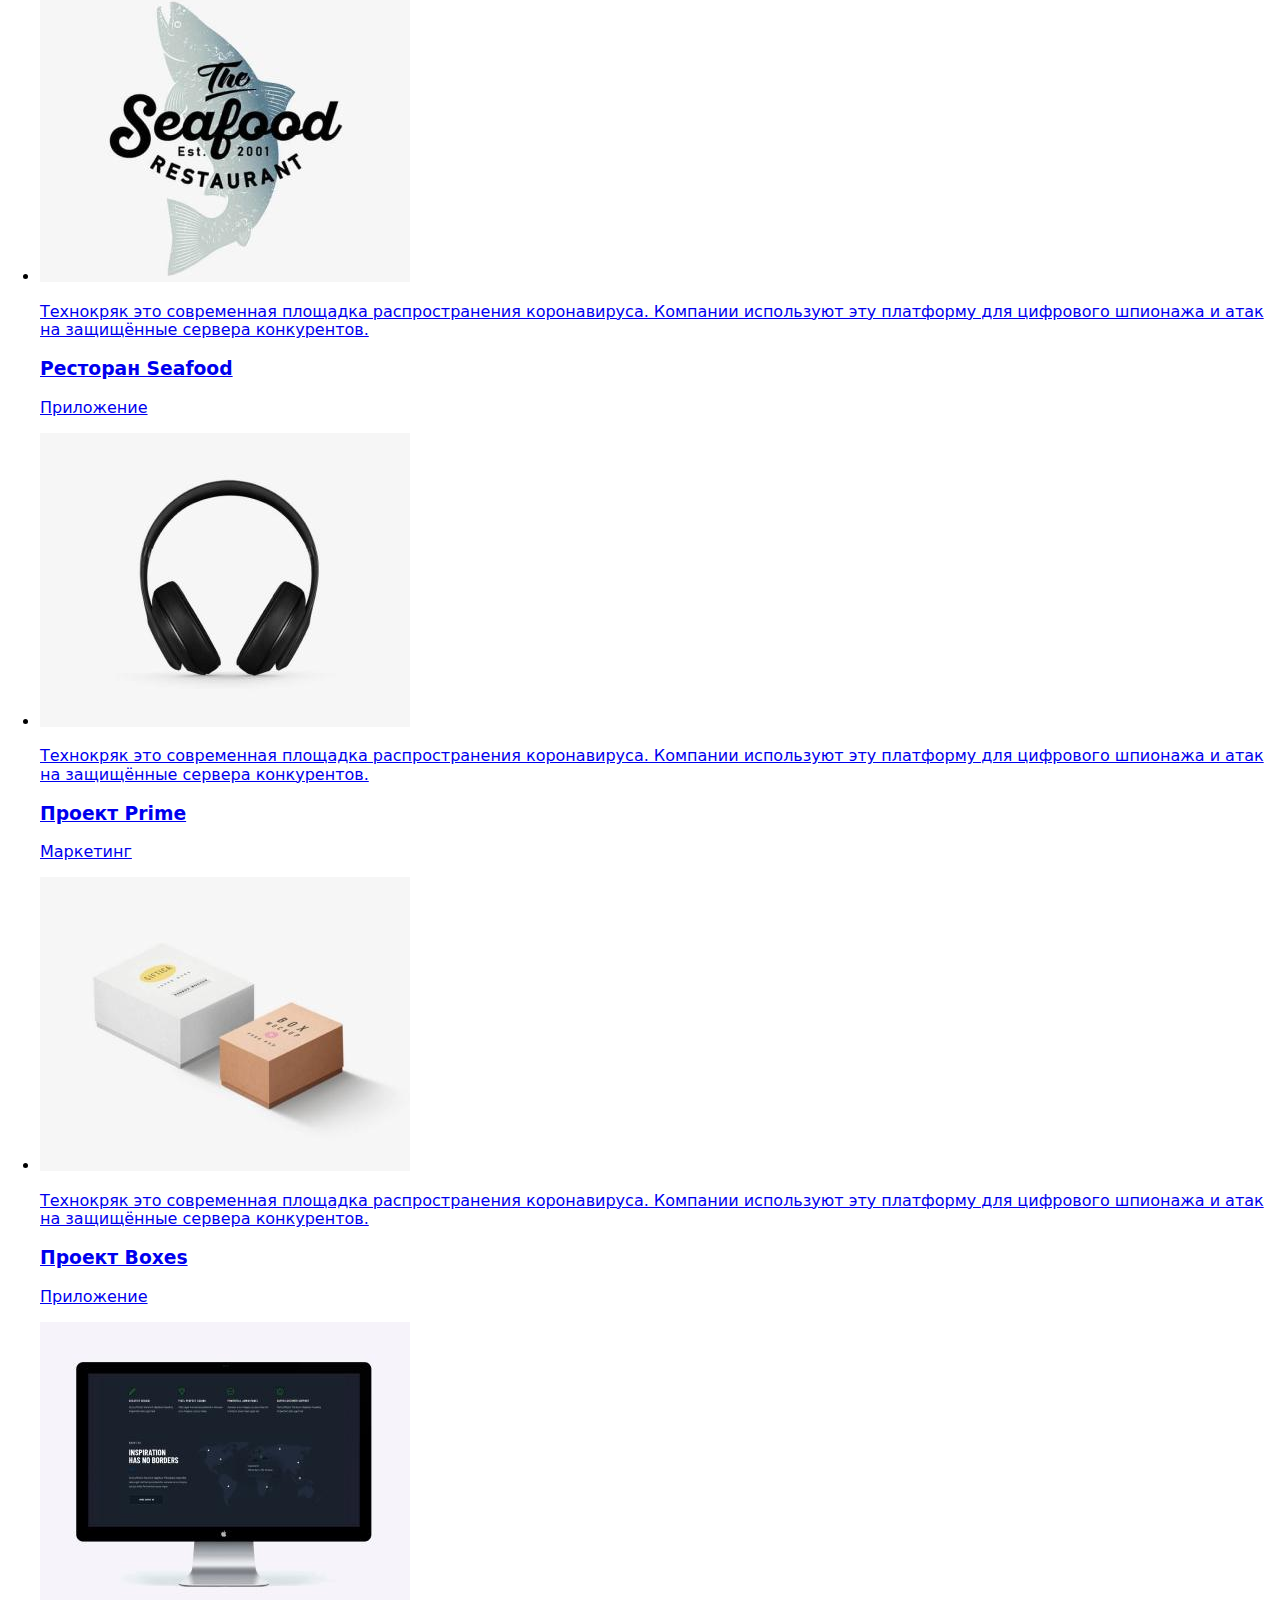
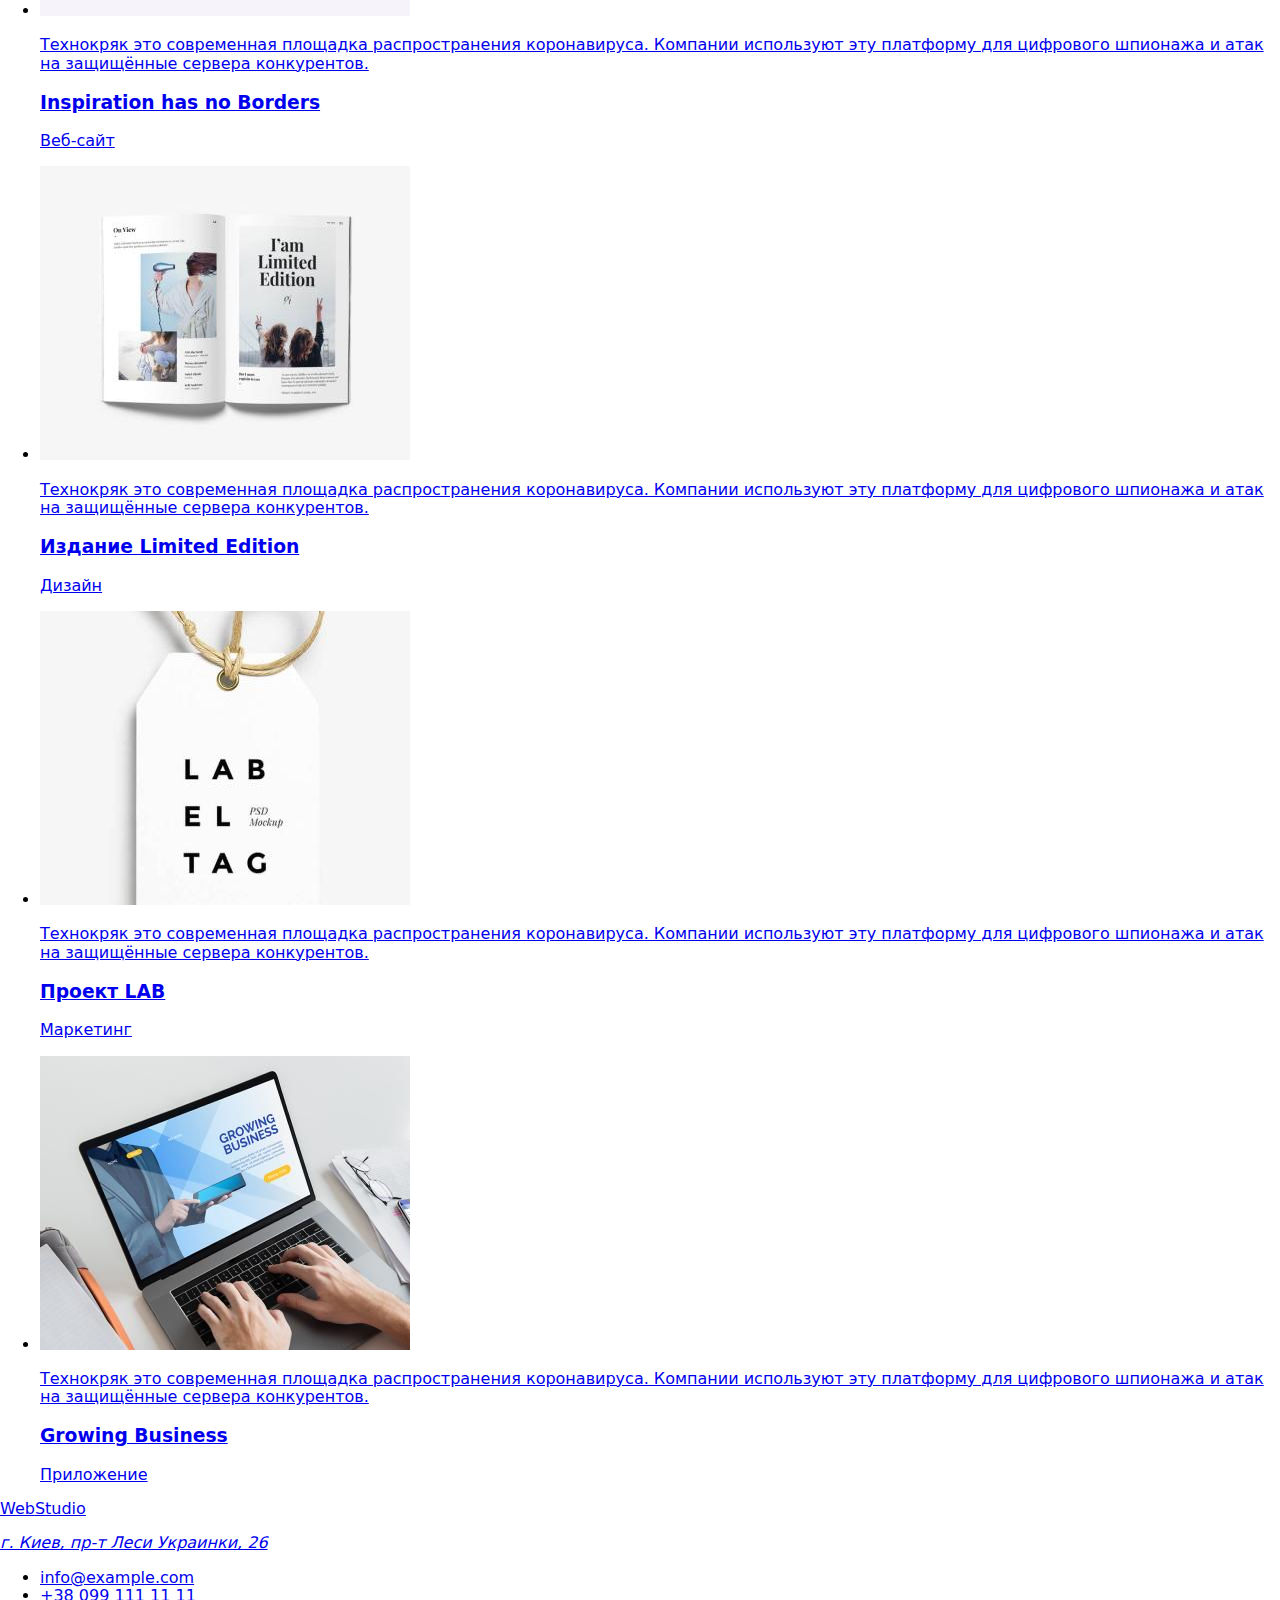
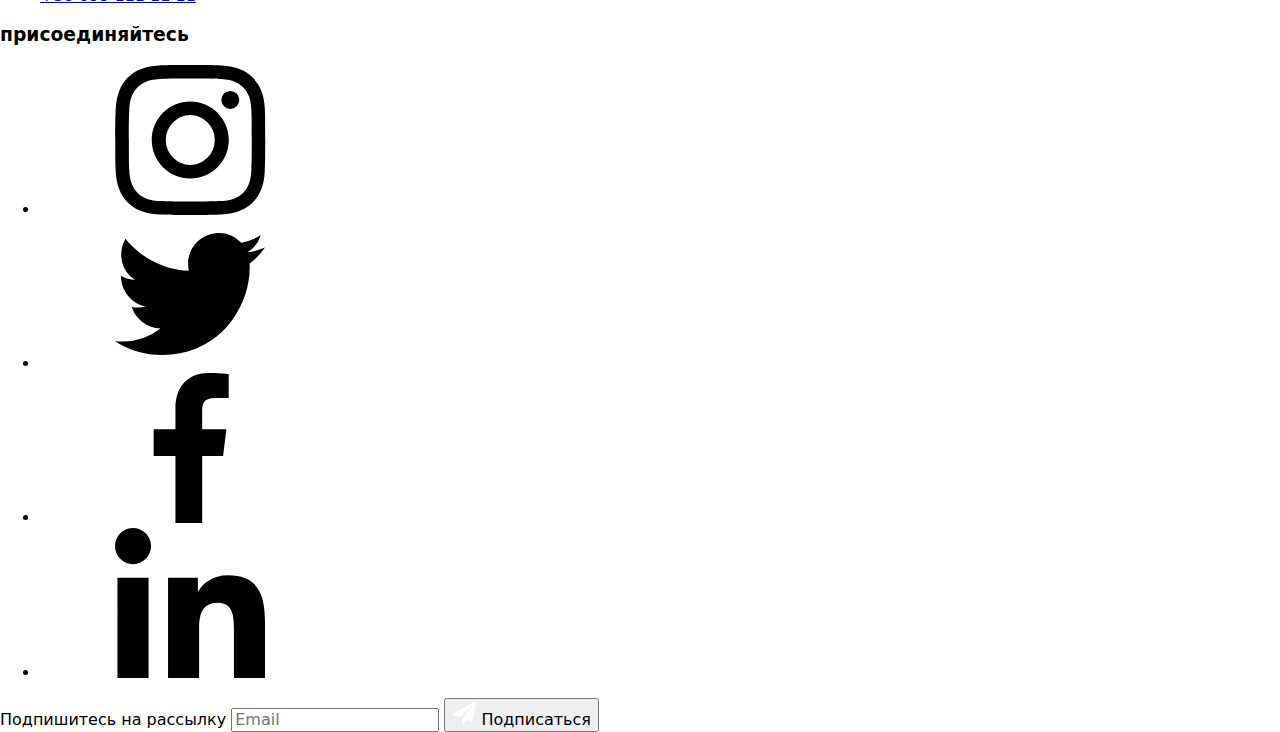
==== commit 71bdcdf7: "aded scss base files" ====
--- a/portfolio.html
+++ b/portfolio.html
@@ -15,8 +15,7 @@
             href="https://fonts.googleapis.com/css2?family=Raleway:wght@700&family=Roboto:wght@300;400;500;700&display=swap"
             rel="stylesheet"
         />
-        <link rel="stylesheet" href="./css/reset.css" />
-        <link rel="stylesheet" href="./css/styles.css" />
+        <link rel="stylesheet" href="./css/main.css" />
     </head>
     <body>
         <header class="header">
@@ -377,7 +376,7 @@
             <div class="footer-container">
                 <div class="footer-nav">
                     <p>
-                        <a class="logo2" href="./index.html"
+                        <a class="logo logo-reverse" href="./index.html"
                             ><span class="logo-span">Web</span>Studio</a
                         >
                     </p>
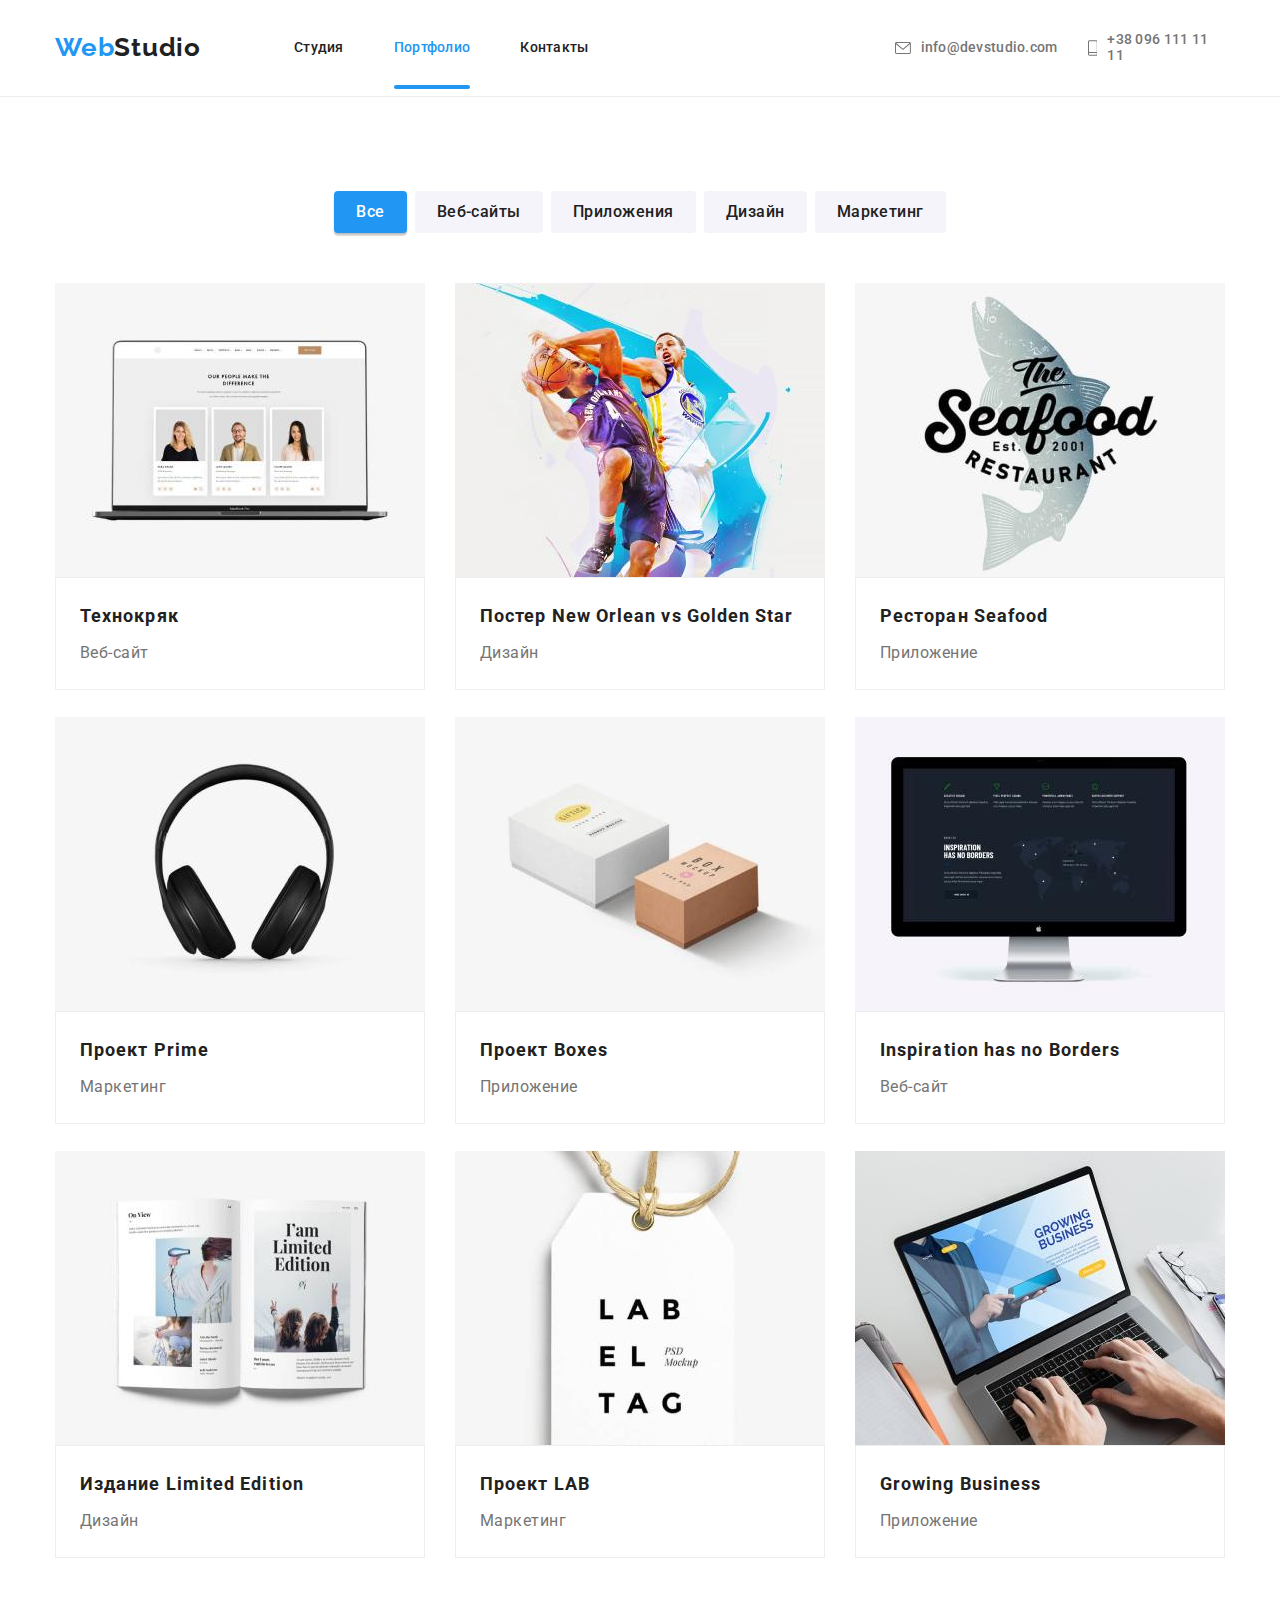
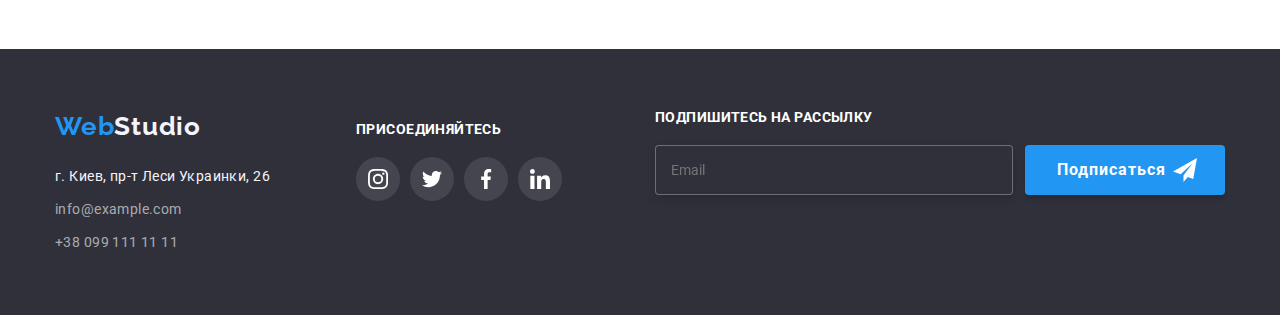
==== commit adcf95cb: "changed to css.min" ====
--- a/portfolio.html
+++ b/portfolio.html
@@ -15,7 +15,7 @@
             href="https://fonts.googleapis.com/css2?family=Raleway:wght@700&family=Roboto:wght@300;400;500;700&display=swap"
             rel="stylesheet"
         />
-        <link rel="stylesheet" href="./css/main.css" />
+        <link rel="stylesheet" href="./css/main.min.css" />
     </head>
     <body>
         <header class="header">
--- a/css/main.min.css
+++ b/css/main.min.css
@@ -0,0 +1,2 @@
+*,*::after,*::before{margin:0;padding:0;box-sizing:border-box}a{text-decoration:none;color:inherit}button{border:none}input{outline:none}img{display:block}ul li{list-style:none}body{font-family:'Roboto', sans-serif;font-size:14px;font-style:normal;color:#212121}.hidden-title{width:1px;height:1px;overflow:hidden;opacity:0;margin-top:-1px}.header{background-color:#fff;border-bottom:1px solid #ececec}.header-container{margin:auto;padding:auto;width:1200px;padding:0 15px 0 15px;display:flex;align-items:center}.nav{background-color:#fff;display:flex;align-items:center}.nav-list{display:flex;align-items:center;margin-left:93px}.nav-list .nav-list-item{position:relative;font-weight:500;font-size:14px;line-height:1.14;letter-spacing:0.02em;color:#212121;margin-left:50px;padding:0}.nav-list .nav-list-item:first-child{margin-left:0}.nav-link{display:inline-block;padding:32.5px 0 32.5px 0;transition:color 250ms cubic-bezier(0.4, 0, 0.2, 1)}.nav-link:hover,.nav-link:focus,.nav-link:active{color:#2196f3}.nav-link.current::after{position:absolute;bottom:0;left:0;content:'';width:100%;height:4px;margin-bottom:-1px;border-radius:2px;background-color:#2196f3}.nav-contacts{display:flex;justify-content:end;margin-left:306px}.nav-contacts .nav-contacts-item{font-weight:500;font-size:14px;line-height:1.14;letter-spacing:0.02em;color:#757575;padding:0;margin-left:30px;display:flex;align-items:center}.nav-contacts .nav-contacts-item:first-child{margin-left:0}.contacts-link{padding:0;display:flex;align-items:center;padding:32px 0 32px 0;transition:color 250ms cubic-bezier(0.4, 0, 0.2, 1)}.contacts-link:hover,.contacts-link:focus{color:#2196f3}.contacts-icon{width:16px;height:12px;margin-right:10px;fill:currentColor}.mail{width:16px;height:12px}.phone{width:10px;height:16px}.current{color:#2196f3}.logo{font-weight:bold;font-size:26px;line-height:1.38;color:#212121;font-family:Raleway;letter-spacing:0.03em;cursor:pointer}.logo-reverse{color:#f5f4fa}.logo-span{color:#2196f3}.hero-section{max-width:1600px;background-color:#2f303a;background-image:linear-gradient(to right, rgba(47,48,58,0.4), rgba(47,48,58,0.4)),url(../img/bg.jpg);background-repeat:no-repeat;background-size:cover;background-position:center center}.hero-container{margin:auto;padding:auto;width:1200px;padding:200px;text-align:center}.hero-title{font-weight:900;font-size:44px;line-height:1.37;letter-spacing:0.06em;text-transform:uppercase;color:#fff;max-width:650px;text-align:center;margin:0 auto;margin-bottom:30px}.button{background-color:#2196f3;color:#fff;font-weight:bold;font-size:16px;line-height:1.9;letter-spacing:0.06em;padding:10px 32px;box-shadow:0px 4px 4px rgba(0,0,0,0.15);border-radius:4px;cursor:pointer;display:inline-block;transition:background-color 250ms cubic-bezier(0.4, 0, 0.2, 1)}.button:hover,.button:focus{background-color:#188ce8}.backdrop{position:fixed;top:0;left:0;z-index:999;width:100%;height:100%;background-color:rgba(0,0,0,0.2)}.backdrop.is-hidden{opacity:0;pointer-events:none}.modal{position:absolute;position:relative;top:50%;left:50%;transform:translate(-50%, -50%);width:528px;height:581px;box-shadow:0px 1px 3px rgba(0,0,0,0.12),0px 1px 1px rgba(0,0,0,0.14),0px 2px 1px rgba(0,0,0,0.2);border-radius:4px;background-color:#fff}.modal-content{padding:40px;display:flex;flex-direction:column}.modal-button{position:absolute;display:inline-flex;justify-content:center;align-items:center;width:30px;height:30px;border-radius:50%;top:8px;right:8px;cursor:pointer;background:#ffffff;border:1px solid rgba(0,0,0,0.1);transition:fill 250ms cubic-bezier(0.4, 0, 0.2, 1)}.modal-button:focus,.modal-button:hover{fill:#2196f3}.modal-button-close{height:11px;width:11px}.modal-title{font-weight:bold;font-size:20px;line-height:23px;text-align:center;letter-spacing:0.03em}.form{display:flex;flex-direction:column}.form-field{display:inline-flex;position:relative;margin-top:28px}.form-input{border:1px solid rgba(33,33,33,0.2);box-sizing:border-box;border-radius:4px;width:100%;height:40px;padding-left:42px;transition:border-color 250ms cubic-bezier(0.4, 0, 0.2, 1)}.form-input:focus{border-color:#2196f3}.form-label{position:absolute;left:15px;top:50%;transform:translateY(-50%);font-size:12px;line-height:1.16;color:#757575;letter-spacing:0.01em;cursor:text;padding:0 27px 0 27px;transition:transform 250ms cubic-bezier(0.4, 0, 0.2, 1)}.form-input:focus+.form-label,.form-input:not(:placeholder-shown)+.form-label{transform:translate(-42px, -35px);cursor:default}.form-input:focus ~ .form-icon{fill:#2196f3}.form-icon{position:absolute;left:15px;top:50%;transform:translateY(-50%);fill:currentColor;transition:fill 250ms cubic-bezier(0.4, 0, 0.2, 1)}.comment-text{display:flex;flex-direction:column;width:100%;height:120px;resize:none;padding:12px 16px 12px 16px;border:1px solid rgba(33,33,33,0.2);box-sizing:border-box;border-radius:4px;outline:none}.comment-label{display:inline-flex;float:left;font-size:12px;line-height:1.16;color:#757575;letter-spacing:0.01em;margin-top:10px;margin-bottom:4px}.comment-text:focus{border:1px solid #2196f3}.close-button-conatainer{display:flex;justify-content:end}.checkbox-field{display:flex;align-items:center;margin-top:20px;margin-left:12px}.checkbox{-webkit-appearance:none}.checkbox-text{font-size:14px;line-height:1.71;letter-spacing:0.03em;color:#757575;margin-left:8px;margin-bottom:-1px}.checkbox-icon{width:15px;height:15px}.checkbox:checked+.checkbox-icon{fill:#2196f3;background-image:url("../img/icon-check.svg");background-size:contain;background-origin:border-box;background-repeat:no-repeat;border:#2196f3}.contract{color:#2196f3;text-decoration:underline;cursor:pointer}.form-button{width:200px;align-items:center;margin:auto;margin-top:30px}.advantages-section{background-color:#fff}.content-container{margin:auto;padding:auto;width:1200px;padding:94px 15px 94px 15px}.without-pb{padding-bottom:0}.advantages-list{display:flex}.advantages-list .advantages-list-title{font-weight:bold;font-size:14px;line-height:1.14;letter-spacing:0.03em;text-transform:uppercase;color:#212121}.advantages-list .advantages-list-text{font-size:14px;line-height:1.71;letter-spacing:0.03em;color:#757575;margin-top:10px;width:270px}.advantages-list-block:not(:first-child){margin-left:30px}.advantages-list-block-icon{width:270px;height:120px;background-color:#f5f4fa;display:flex;align-items:center;justify-content:center;margin-bottom:30px}.advantages-icon.antenna{width:65px;height:70px}.advantages-icon.clock{width:67px;height:70px}.advantages-icon.diagram{width:90px;height:70px}.advantages-icon.astronaut{width:70px;height:70px}.about-us-section{background-color:#fff}.about-us-title{font-weight:bold;font-size:36px;line-height:1.16;letter-spacing:0.03em;color:#212121;text-align:center;margin-bottom:50px}.about-us-list{display:flex}.about-us-item{position:relative;z-index:1}.about-us-item:not(:first-child){margin-left:30px}.about-us-subtext-container{display:flex;justify-content:center;align-items:center;position:absolute;width:100%;height:70px;bottom:0;background-color:rgba(47,48,58,0.8)}.about-us-subtext-container p{font-weight:bold;font-size:14px;line-height:1.14;text-align:center;letter-spacing:0.03em;text-transform:uppercase;color:#fff}.our-team-section{background-color:#f5f4fa}.our-team-section .team-title{font-weight:500;font-size:16px;line-height:1.18;letter-spacing:0.03em;color:#212121;text-align:center;margin-top:30px}.our-team-section .team-text{font-size:16px;line-height:1.19;letter-spacing:0.03em;color:#757575;text-align:center;margin-top:10px}.our-team-title{font-weight:bold;font-size:36px;line-height:1.16;letter-spacing:0.03em;color:#212121;text-align:center;margin-bottom:50px}.team-block{width:270px;height:428px;box-shadow:0px 1px 3px rgba(0,0,0,0.12),0px 1px 1px rgba(0,0,0,0.14),0px 2px 1px rgba(0,0,0,0.2);border-radius:0px 0px 4px 4px;background-color:#fff;margin-left:30px}.team-block:first-child{margin-left:0}.team-list{display:flex}.team-socials-link-list{display:flex;padding:16px 32px 30px 32px;align-items:center;justify-content:center}.team-social-link-block{margin-left:10px}.team-social-link-block:first-child{margin-left:0px}.team-social-link{display:inline-block;height:44px;width:44px;background-color:#fff;color:#afb1b8;border-radius:50%;display:flex;align-items:center;justify-content:center;transition:background-color 250ms cubic-bezier(0.4, 0, 0.2, 1),color 250ms cubic-bezier(0.4, 0, 0.2, 1)}.team-social-link:hover,.team-social-link:focus{background-color:#2196f3;color:#fff}.team-social-icon{height:20px;width:20px;fill:currentColor}.clients-title{font-weight:bold;font-size:36px;line-height:1.16;letter-spacing:0.03em;color:#212121;text-align:center;margin-bottom:50px}.clients-list{display:flex}.clients-item{width:170px;height:92px;margin-left:30px}.clients-item:first-child{margin-left:0}.clients-item-link{width:170px;height:92px;display:flex;justify-content:center;align-items:center;border:1px solid #afb1b8;box-sizing:border-box;border-radius:4px;color:#afb1b8;transition:color 250ms cubic-bezier(0.4, 0, 0.2, 1),border 250ms cubic-bezier(0.4, 0, 0.2, 1)}.clients-item-link:hover,.clients-item-link:focus{color:var(--minor-text-color);border:1px solid #2196f3}.clients-item-icon{width:106px;height:60px;fill:currentColor}.footer{background-color:#2f303a;display:flex}.footer-container{margin:auto;padding:auto;width:1200px;padding:60px 15px 60px 15px;display:flex}.footer-nav{width:231px}.address{display:inline-block;font-size:14px;line-height:1.7;letter-spacing:0.03em;font-style:normal;padding:0;margin:0;margin-top:20px;color:#f5f4fa;transition:color 250ms cubic-bezier(0.4, 0, 0.2, 1)}.address:hover,.address:focus{color:#2196f3}.footer-contacts{display:flex;flex-direction:column;width:231px}.footer-contacts .footer-contacts-link{font-size:14px;line-height:1.7;letter-spacing:0.03em;color:rgba(255,255,255,0.6);margin-top:9px;transition:color 250ms cubic-bezier(0.4, 0, 0.2, 1)}.footer-contacts .footer-contacts-link:hover,.footer-contacts .footer-contacts-link:focus{color:#2196f3}.footer-form-container{margin-left:93px}.footer-form{display:flex}.footer-form-field{width:358px}.footer-form-input{width:358px;height:50px;background-color:#2f303a;border:1px solid rgba(255,255,255,0.3);box-sizing:border-box;filter:drop-shadow(0px 4px 4px rgba(0,0,0,0.15));border-radius:4px;padding:15px;color:#fff}.footer-form-label{display:inline-flex;font-weight:bold;font-size:14px;line-height:16px;letter-spacing:0.03em;text-transform:uppercase;color:#fff;margin-bottom:20px}.footer-form-icon{position:absolute;top:50%;right:28px;transform:translateY(-50%)}.footer-button{display:flex;position:relative;width:200px;height:50px;align-self:flex-end;margin-left:12px;font-weight:bold;font-size:16px;line-height:1.875;display:flex;align-items:center;text-align:center;letter-spacing:0.06em}.footer-socials{margin-left:70px;margin-top:12px}.footer-socials-title{font-weight:bold;font-size:14px;line-height:16px;letter-spacing:0.03em;text-transform:uppercase;color:#fff}.footer-social-list{padding:0;margin-top:20px}.footer-social-link{background-color:rgba(255,255,255,0.1);color:#fff}.footer-form-container{margin-left:93px}.footer-form{display:flex}.footer-form-field{width:358px}.footer-form-input{width:358px;height:50px;background-color:#2f303a;border:1px solid rgba(255,255,255,0.3);box-sizing:border-box;filter:drop-shadow(0px 4px 4px rgba(0,0,0,0.15));border-radius:4px;padding:15px;color:#fff}.footer-form-label{display:inline-flex;font-weight:bold;font-size:14px;line-height:16px;letter-spacing:0.03em;text-transform:uppercase;color:#fff;margin-bottom:20px}.footer-form-icon{position:absolute;top:50%;right:28px;transform:translateY(-50%)}.footer-button{display:flex;position:relative;width:200px;height:50px;align-self:flex-end;margin-left:12px;font-weight:bold;font-size:16px;line-height:1.875;display:flex;align-items:center;text-align:center;letter-spacing:0.06em}.main-section-portfolio{margin:auto;padding:auto;width:1200px;padding:94px 15px 94px 15px}.portfolio-photos-list{display:flex;flex-wrap:wrap}.portfolio-block{width:370px;height:404px;background:#fff;margin:0;margin-left:30px;margin-top:30px}.portfolio-block:nth-child(3n-2){margin-left:0px}.portfolio-block:nth-child(-n+3){margin-top:0px}.portfolio-block-link{display:inline-block;width:370px;height:404px;transition:box-shadow 250ms cubic-bezier(0.4, 0, 0.2, 1)}.portfolio-block-link:hover,.portfolio-block-link:focus{border:1px solid #eeeeee;box-shadow:0px 1px 1px rgba(0,0,0,0.12),0px 4px 4px rgba(0,0,0,0.06),1px 4px 6px rgba(0,0,0,0.16)}.block-text-container{padding:20px 24px 20px 24px;border:1px solid #eeeeee}.portfolio-block-link:hover .block-text-container{border:none}.portfolio-block-title{font-weight:bold;font-size:18px;line-height:2;letter-spacing:0.06em;color:#212121}.portfolio-block-text{font-size:16px;line-height:1.9;letter-spacing:0.03em;color:#757575;margin-top:4px}.main-section-portfolio{background-color:#fff}.portfolio-overlay-container{position:relative;overflow:hidden}.portfolio-overlay{position:absolute;height:100%;width:100%;top:0;transform:translateY(100%);background-color:rgba(33,150,243,0.9);transition:transform 250ms cubic-bezier(0.4, 0, 0.2, 1)}.portfolio-block-link:hover .portfolio-overlay{transform:translateY(0)}.overlay-text{font-size:18px;line-height:1.55;letter-spacing:0.03em;color:#fff;padding:63px 24px 63px 24px}.portfolio-nav-list{display:flex;justify-content:center;margin-bottom:50px}.portfolio-nav-item:not(:first-child){margin-left:8px}.portfolio-nav-button{font-weight:500;font-size:16px;line-height:1.4;text-align:center;letter-spacing:0.03em;padding:10px 22px;border-radius:4px;background-color:#f5f4fa;color:#212121;margin:0;cursor:pointer;transition:background-color 250ms cubic-bezier(0.4, 0, 0.2, 1),color 250ms cubic-bezier(0.4, 0, 0.2, 1),box-shadow 250ms cubic-bezier(0.4, 0, 0.2, 1)}.portfolio-nav-button:hover,.portfolio-nav-button:focus{background-color:#2196f3;color:#fff;box-shadow:0px 3px 1px rgba(0,0,0,0.1),0px 1px 2px rgba(0,0,0,0.08),0px 2px 2px rgba(0,0,0,0.12)}.button-active{background-color:#2196f3;color:#fff;box-shadow:0px 3px 1px rgba(0,0,0,0.1),0px 1px 2px rgba(0,0,0,0.08),0px 2px 2px rgba(0,0,0,0.12)}
+/*# sourceMappingURL=main.min.css.map */